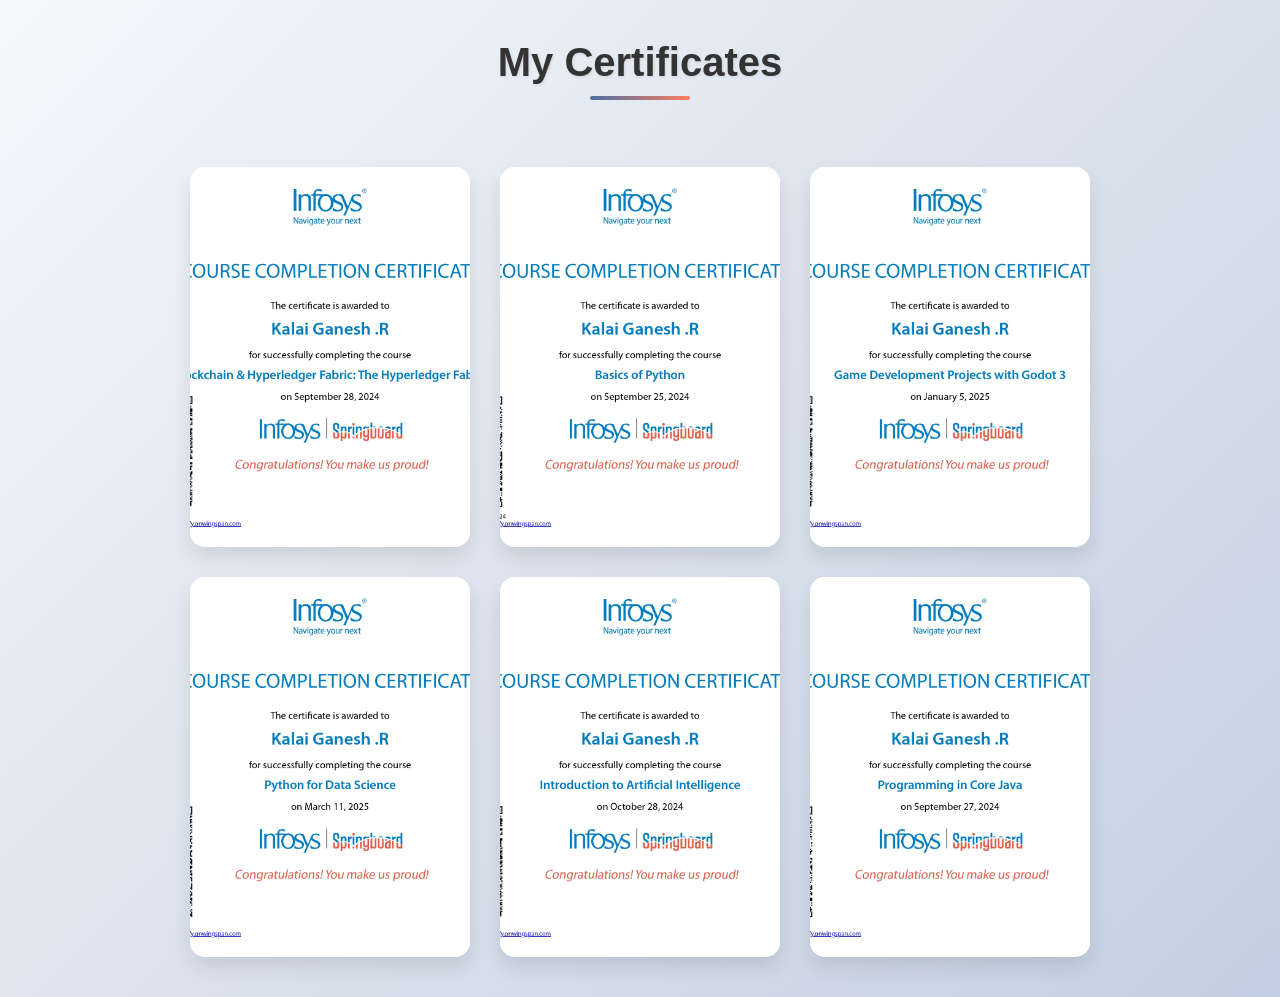
==== ceritification.html @ 4d4c8717 "Add files via upload" ====
<!DOCTYPE html>
<html lang="en">
<head>
    <meta charset="UTF-8">
    <meta name="viewport" content="width=device-width, initial-scale=1.0">
    <title>My Certificates</title>
    <style>
        :root {
            --primary-color: #4a6fa5;
            --secondary-color: #ff7e5f;
            --bg-color: #f8f9fa;
            --card-bg: #ffffff;
            --text-color: #333333;
            --shadow-color: rgba(0, 0, 0, 0.1);
        }

        body {
            font-family: 'Segoe UI', Tahoma, Geneva, Verdana, sans-serif;
            background-color: var(--bg-color);
            margin: 0;
            padding: 0;
            display: flex;
            flex-direction: column;
            align-items: center;
            min-height: 100vh;
            background: linear-gradient(135deg, #f5f7fa 0%, #c3cfe2 100%);
        }

        h1 {
            margin-top: 40px;
            color: var(--text-color);
            font-size: 2.5rem;
            text-align: center;
            text-shadow: 1px 1px 3px var(--shadow-color);
            position: relative;
            padding-bottom: 15px;
        }

        h1::after {
            content: '';
            position: absolute;
            bottom: 0;
            left: 50%;
            transform: translateX(-50%);
            width: 100px;
            height: 4px;
            background: linear-gradient(90deg, var(--primary-color), var(--secondary-color));
            border-radius: 2px;
        }

        .certificates {
            display: flex;
            flex-wrap: wrap;
            justify-content: center;
            gap: 30px;
            margin: 40px;
            max-width: 1200px;
            perspective: 1000px;
        }

        .certificate {
            width: 280px;
            height: 380px;
            background-color: var(--card-bg);
            border-radius: 15px;
            box-shadow: 0 10px 20px var(--shadow-color);
            overflow: hidden;
            position: relative;
            cursor: pointer;
            transform-style: preserve-3d;
            transition: all 0.5s cubic-bezier(0.175, 0.885, 0.32, 1.275);
            animation: fadeInUp 0.8s ease-out both;
        }

        .certificate:nth-child(1) { animation-delay: 0.1s; }
        .certificate:nth-child(2) { animation-delay: 0.2s; }
        .certificate:nth-child(3) { animation-delay: 0.3s; }
        .certificate:nth-child(4) { animation-delay: 0.4s; }
        .certificate:nth-child(5) { animation-delay: 0.5s; }

        .certificate::before {
            content: '';
            position: absolute;
            top: 0;
            left: 0;
            width: 100%;
            height: 100%;
            background: linear-gradient(45deg, rgba(74, 111, 165, 0.1), rgba(255, 126, 95, 0.1));
            opacity: 0;
            transition: opacity 0.3s ease;
            z-index: 1;
        }

        .certificate:hover {
            transform: translateY(-10px) rotateX(5deg) rotateY(5deg) scale(1.03);
            box-shadow: 0 15px 30px rgba(0, 0, 0, 0.2);
        }

        .certificate:hover::before {
            opacity: 1;
        }

        .certificate img {
            width: 100%;
            height: 100%;
            object-fit: cover;
            transition: transform 0.5s ease;
        }

        .certificate:hover img {
            transform: scale(1.05);
        }

        .certificate::after {
            content: attr(alt);
            position: absolute;
            bottom: 0;
            left: 0;
            width: 100%;
            padding: 15px;
            background: linear-gradient(transparent, rgba(0, 0, 0, 0.7));
            color: white;
            font-weight: bold;
            text-align: center;
            transform: translateY(100%);
            transition: transform 0.3s ease;
        }

        .certificate:hover::after {
            transform: translateY(0);
        }

        /* Lightbox Styles */
        .lightbox {
            display: none;
            position: fixed;
            top: 0;
            left: 0;
            width: 100%;
            height: 100%;
            background-color: rgba(0, 0, 0, 0.9);
            z-index: 1000;
            justify-content: center;
            align-items: center;
            opacity: 0;
            transition: opacity 0.3s ease;
        }

        .lightbox.active {
            display: flex;
            opacity: 1;
        }

        .lightbox-content {
            max-width: 90%;
            max-height: 90%;
            animation: zoomIn 0.3s ease;
        }

        .lightbox-content img {
            width: 100%;
            height: auto;
            max-height: 80vh;
            object-fit: contain;
            border: 3px solid white;
            box-shadow: 0 0 20px rgba(255, 255, 255, 0.3);
        }

        .close-btn {
            position: absolute;
            top: 20px;
            right: 30px;
            color: white;
            font-size: 40px;
            font-weight: bold;
            cursor: pointer;
            transition: transform 0.3s ease;
        }

        .close-btn:hover {
            transform: rotate(90deg);
        }

        .nav-btn {
            position: absolute;
            top: 50%;
            transform: translateY(-50%);
            color: white;
            font-size: 50px;
            cursor: pointer;
            padding: 10px 20px;
            user-select: none;
            background-color: rgba(0, 0, 0, 0.5);
            border-radius: 50%;
            transition: all 0.3s ease;
        }

        .nav-btn:hover {
            background-color: rgba(0, 0, 0, 0.8);
        }

        .prev-btn {
            left: 30px;
        }

        .next-btn {
            right: 30px;
        }

        @keyframes fadeInUp {
            from {
                opacity: 0;
                transform: translateY(40px) rotateX(20deg);
            }
            to {
                opacity: 1;
                transform: translateY(0) rotateX(0);
            }
        }

        @keyframes pulse {
            0% { transform: scale(1); }
            50% { transform: scale(1.05); }
            100% { transform: scale(1); }
        }

        @keyframes zoomIn {
            from { transform: scale(0.8); }
            to { transform: scale(1); }
        }

        @keyframes glow {
            from {
                box-shadow: 0 0 10px -5px var(--primary-color);
            }
            to {
                box-shadow: 0 0 20px 5px var(--primary-color);
            }
        }

        /* Responsive adjustments */
        @media (max-width: 768px) {
            .certificates {
                gap: 20px;
            }
            .certificate {
                width: 240px;
                height: 340px;
            }
            .nav-btn {
                font-size: 30px;
            }
            .close-btn {
                font-size: 30px;
                top: 15px;
                right: 20px;
            }
        }

        @media (max-width: 576px) {
            .certificate {
                width: 100%;
                max-width: 300px;
                height: 400px;
            }
            .nav-btn {
                font-size: 25px;
                padding: 5px 15px;
            }
        }
    </style>
</head>
<body>
    <h1>My Certificates</h1>
    <div class="certificates">
        <div class="certificate" onclick="openLightbox('block chain.jpg', 'Certificate 1')">
            <img src="block chain.jpg" alt="Certificate 1">
        </div>
        <div class="certificate" onclick="openLightbox('basics python_page-0001.jpg', 'Certificate 2')">
            <img src="basics python_page-0001.jpg" alt="Certificate 2">
        </div>
        <div class="certificate" onclick="openLightbox('godot.jpg', 'Certificate 3')">
            <img src="godot.jpg" alt="Certificate 3">
        </div>
        <div class="certificate" onclick="openLightbox('datascience_page-0001.jpg', 'Certificate 4')">
            <img src="datascience_page-0001.jpg" alt="Certificate 4">
        </div>
        <div class="certificate" onclick="openLightbox('intro ai_page-0001.jpg', 'Certificate 5')">
            <img src="intro ai_page-0001.jpg" alt="Certificate 5">

        </div> <div class="certificate" onclick="openLightbox('java_page-0001.jpg', 'Certificate 6')">
            <img src="java_page-0001.jpg" alt="Certificate 6">
        </div>
    </div>

    <!-- Lightbox -->
    <div id="lightbox" class="lightbox">
        <span class="close-btn" onclick="closeLightbox()">&times;</span>
        <span class="nav-btn prev-btn" onclick="changeImage(-1)">&#10094;</span>
        <div class="lightbox-content">
            <img id="lightbox-img" src="" alt="">
            <div id="lightbox-caption" style="color: white; text-align: center; margin-top: 15px; font-size: 1.2rem;"></div>
        </div>
        <span class="nav-btn next-btn" onclick="changeImage(1)">&#10095;</span>
    </div>

    <script>
        let currentImageIndex = 0;
        const images = [
            { src: 'block chain.jpg', caption: 'Certificate 1' },
            { src: 'basics python_page-0001.jpg', caption: 'Certificate 2' },
            { src: 'godot.jpg', caption: 'Certificate 3' },
            { src: 'datascience_page-0001.jpg', caption: 'Certificate 4' },
            { src: 'intro ai_page-0001.jpg', caption: 'Certificate 5' },
            { src: 'java_page-0001.jpg', caption: 'Certificate 6' }
        ];

        function openLightbox(src, caption) {
            // Find the index of the clicked image
            currentImageIndex = images.findIndex(img => img.src === src);
            updateLightbox();
            document.getElementById('lightbox').classList.add('active');
            document.body.style.overflow = 'hidden'; // Prevent scrolling when lightbox is open
        }

        function closeLightbox() {
            document.getElementById('lightbox').classList.remove('active');
            document.body.style.overflow = 'auto'; // Re-enable scrolling
        }

        function changeImage(direction) {
            currentImageIndex += direction;
            
            // Wrap around if at beginning or end
            if (currentImageIndex < 0) {
                currentImageIndex = images.length - 1;
            } else if (currentImageIndex >= images.length) {
                currentImageIndex = 0;
            }
            
            updateLightbox();
        }

        function updateLightbox() {
            const lightboxImg = document.getElementById('lightbox-img');
            const lightboxCaption = document.getElementById('lightbox-caption');
            
            lightboxImg.src = images[currentImageIndex].src;
            lightboxCaption.textContent = images[currentImageIndex].caption;
            
            // Add zoom-in animation when changing images
            lightboxImg.parentElement.style.animation = 'none';
            void lightboxImg.parentElement.offsetWidth; // Trigger reflow
            lightboxImg.parentElement.style.animation = 'zoomIn 0.3s ease';
        }

        // Close lightbox when clicking outside the image
        document.getElementById('lightbox').addEventListener('click', function(e) {
            if (e.target === this) {
                closeLightbox();
            }
        });

        // Keyboard navigation
        document.addEventListener('keydown', function(e) {
            const lightbox = document.getElementById('lightbox');
            if (lightbox.classList.contains('active')) {
                if (e.key === 'Escape') {
                    closeLightbox();
                } else if (e.key === 'ArrowLeft') {
                    changeImage(-1);
                } else if (e.key === 'ArrowRight') {
                    changeImage(1);
                }
            }
        });
    </script>
</body>
</html>
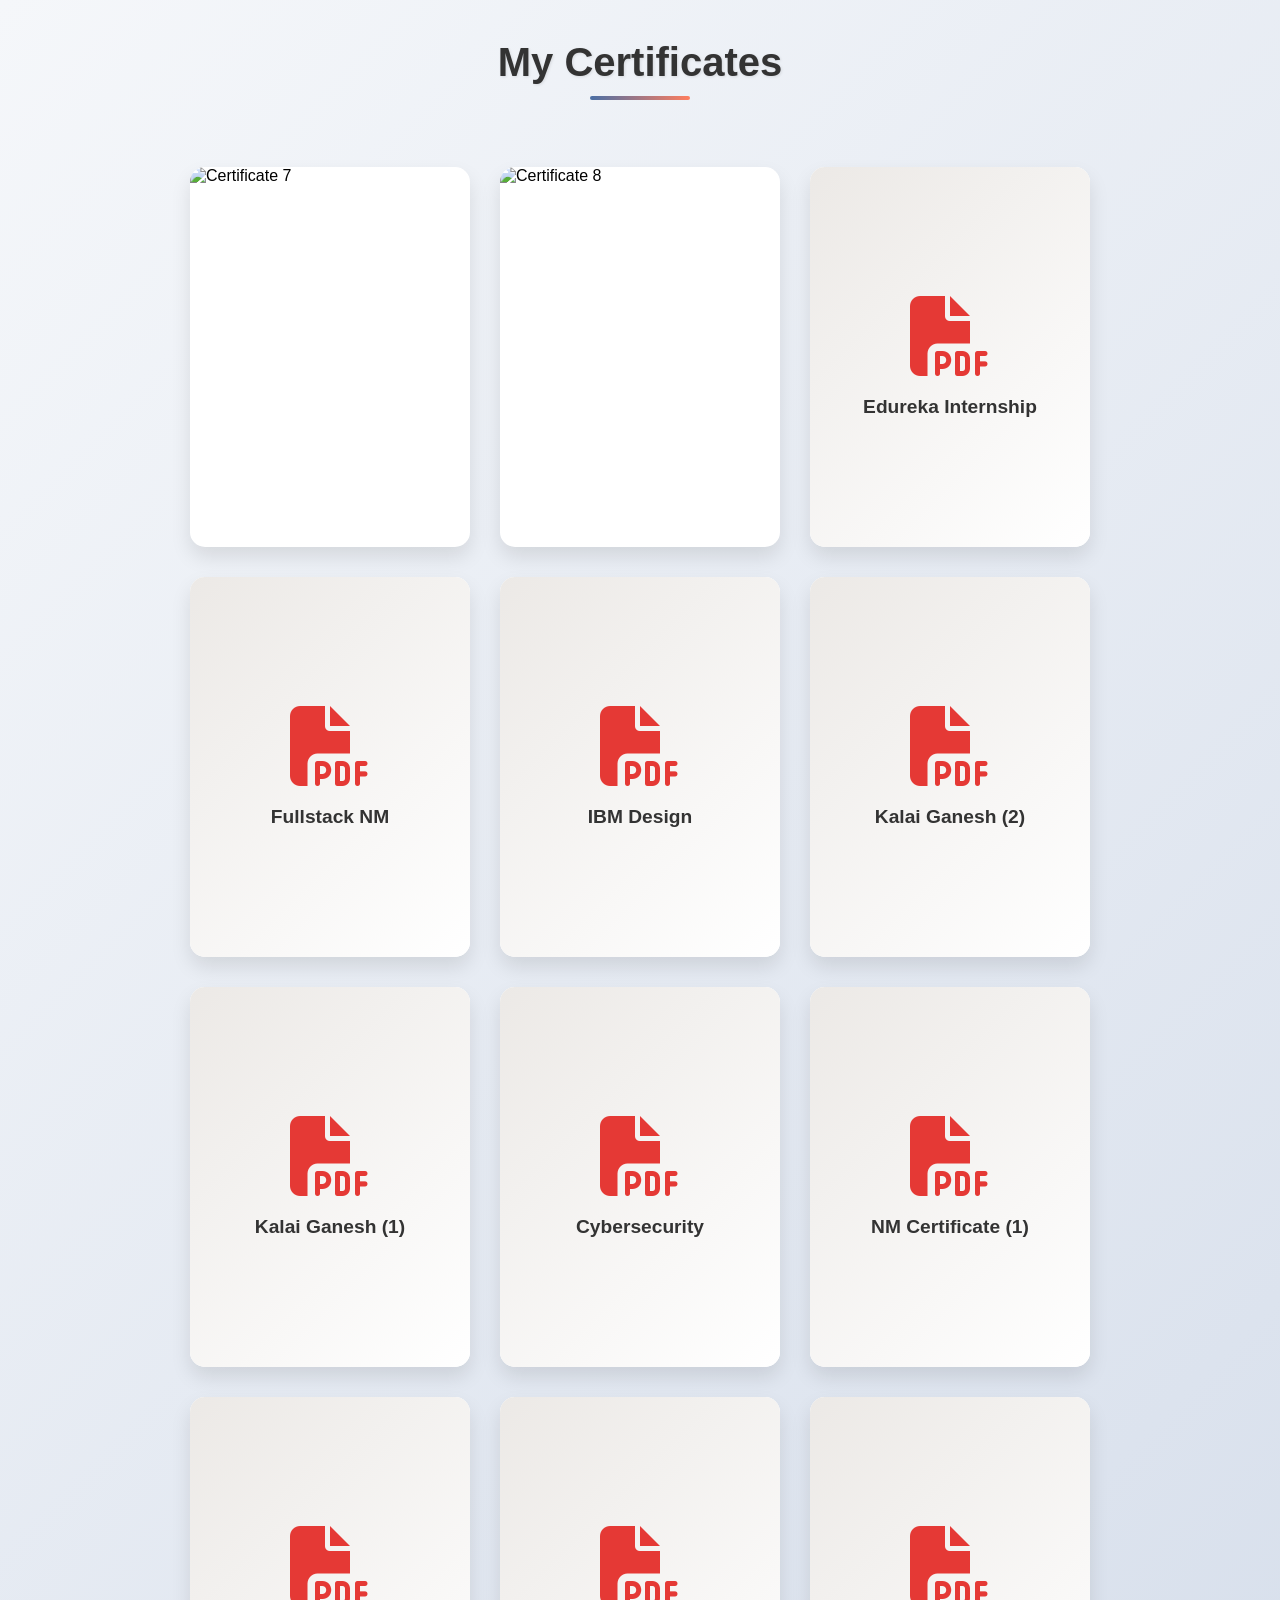
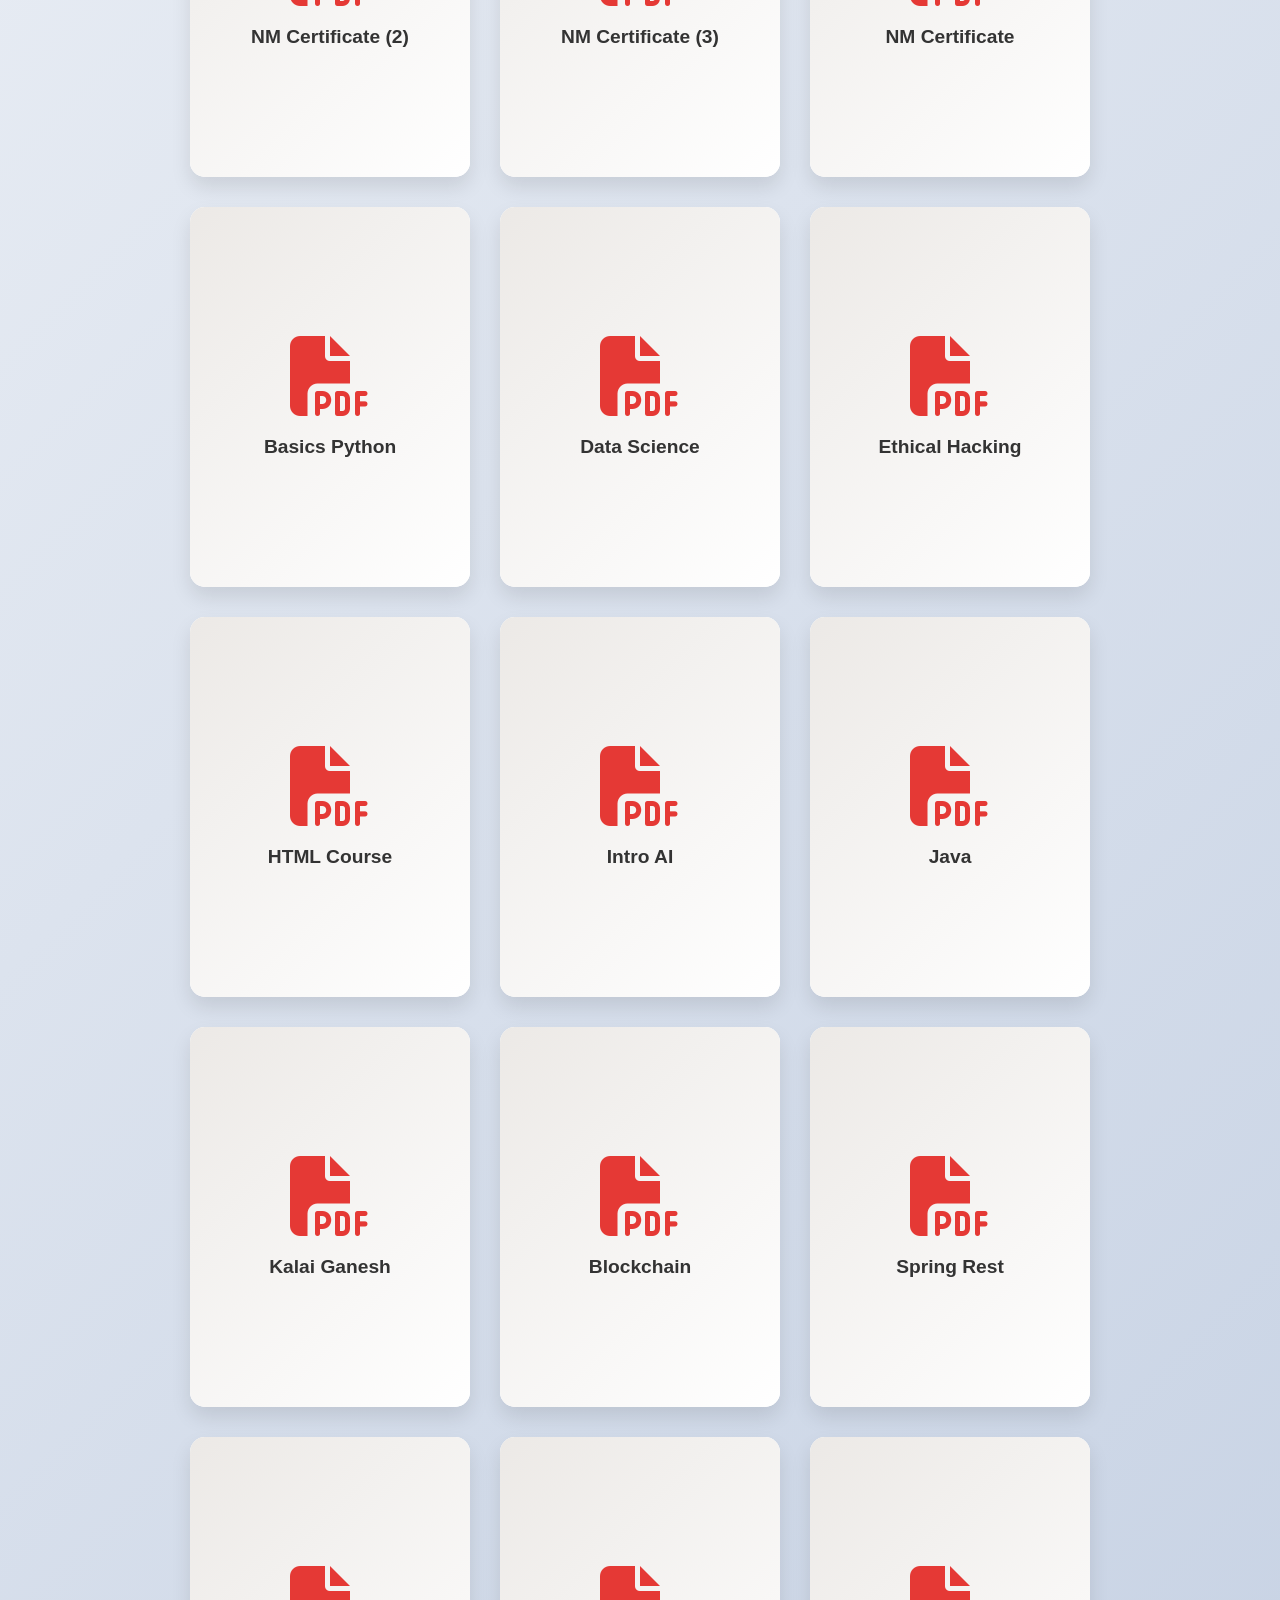
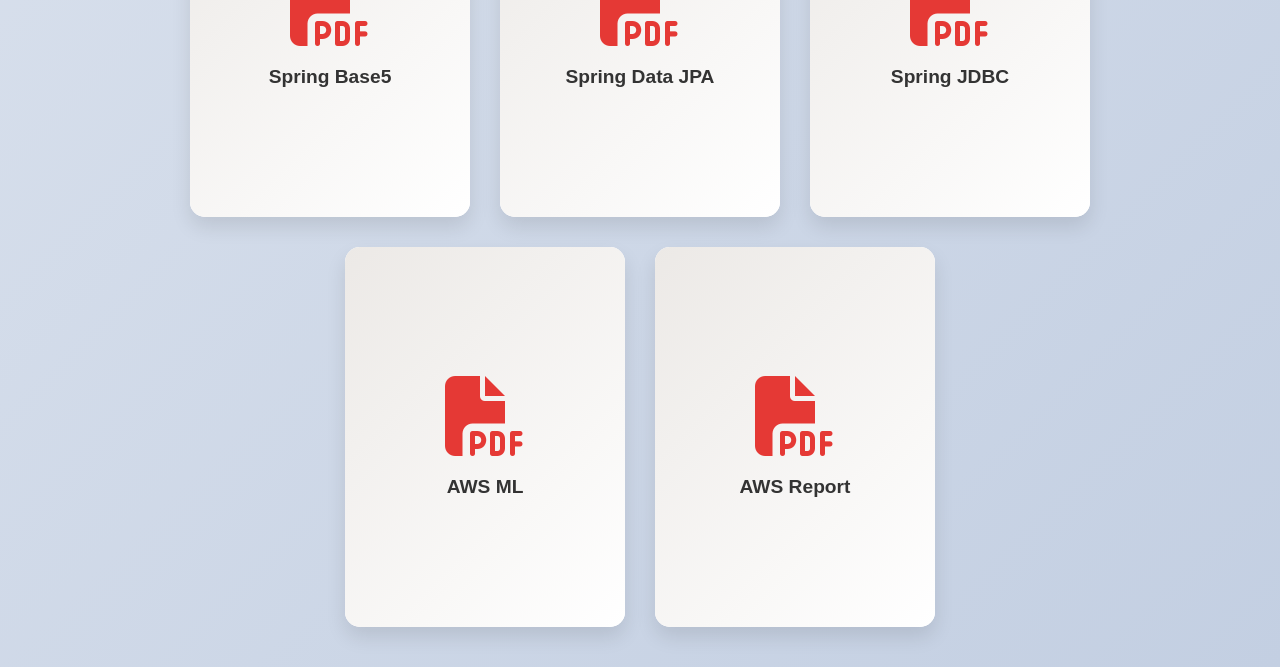
==== commit f7ee18a7: "Add files via upload" ====
--- a/ceritification.html
+++ b/ceritification.html
@@ -4,6 +4,7 @@
     <meta charset="UTF-8">
     <meta name="viewport" content="width=device-width, initial-scale=1.0">
     <title>My Certificates</title>
+    <link rel="stylesheet" href="https://cdnjs.cloudflare.com/ajax/libs/font-awesome/6.6.0/css/all.min.css">
     <style>
         :root {
             --primary-color: #4a6fa5;
@@ -112,7 +113,7 @@
         }
 
         .certificate::after {
-            content: attr(alt);
+            content: attr(data-title);
             position: absolute;
             bottom: 0;
             left: 0;
@@ -128,6 +129,32 @@
 
         .certificate:hover::after {
             transform: translateY(0);
+        }
+
+        .pdf-card {
+            display: flex;
+            flex-direction: column;
+            justify-content: center;
+            align-items: center;
+            height: 100%;
+            background: linear-gradient(135deg, #ece9e6 0%, #ffffff 100%);
+            color: #d32f2f;
+            text-align: center;
+            padding: 20px;
+            box-sizing: border-box;
+            text-decoration: none;
+        }
+
+        .pdf-card i {
+            font-size: 80px;
+            margin-bottom: 20px;
+            color: #e53935;
+        }
+
+        .pdf-card .pdf-name {
+            font-size: 1.2rem;
+            color: #333;
+            font-weight: bold;
         }
 
         /* Lightbox Styles */
@@ -272,26 +299,7 @@
 </head>
 <body>
     <h1>My Certificates</h1>
-    <div class="certificates">
-        <div class="certificate" onclick="openLightbox('block chain.jpg', 'Certificate 1')">
-            <img src="block chain.jpg" alt="Certificate 1">
-        </div>
-        <div class="certificate" onclick="openLightbox('basics python_page-0001.jpg', 'Certificate 2')">
-            <img src="basics python_page-0001.jpg" alt="Certificate 2">
-        </div>
-        <div class="certificate" onclick="openLightbox('godot.jpg', 'Certificate 3')">
-            <img src="godot.jpg" alt="Certificate 3">
-        </div>
-        <div class="certificate" onclick="openLightbox('datascience_page-0001.jpg', 'Certificate 4')">
-            <img src="datascience_page-0001.jpg" alt="Certificate 4">
-        </div>
-        <div class="certificate" onclick="openLightbox('intro ai_page-0001.jpg', 'Certificate 5')">
-            <img src="intro ai_page-0001.jpg" alt="Certificate 5">
-
-        </div> <div class="certificate" onclick="openLightbox('java_page-0001.jpg', 'Certificate 6')">
-            <img src="java_page-0001.jpg" alt="Certificate 6">
-        </div>
-    </div>
+    <div class="certificates" id="cert-container"></div>
 
     <!-- Lightbox -->
     <div id="lightbox" class="lightbox">
@@ -305,73 +313,118 @@
     </div>
 
     <script>
+        const certContainer = document.getElementById('cert-container');
+        const certificates = [
+            { type: 'image', src: 'certificate/7.png', title: 'Certificate 7' },
+            { type: 'image', src: 'certificate/8.png', title: 'Certificate 8' },
+            { type: 'pdf', src: 'certificate/Edureka - Internship Certificate.pdf', title: 'Edureka Internship' },
+            { type: 'pdf', src: 'certificate/Fullstake NM.pdf', title: 'Fullstack NM' },
+            { type: 'pdf', src: 'certificate/IBMDesign20250821-33-11nqsq.pdf', title: 'IBM Design' },
+            { type: 'pdf', src: 'certificate/KALAI GANESH R (2).pdf', title: 'Kalai Ganesh (2)' },
+            { type: 'pdf', src: 'certificate/Kalai Ganesh R (1).pdf', title: 'Kalai Ganesh (1)' },
+            { type: 'pdf', src: 'certificate/Kalai Ganesh R(cybersecurity internship).pdf', title: 'Cybersecurity' },
+            { type: 'pdf', src: 'certificate/NM_Certificate (1).pdf', title: 'NM Certificate (1)' },
+            { type: 'pdf', src: 'certificate/NM_Certificate (2).pdf', title: 'NM Certificate (2)' },
+            { type: 'pdf', src: 'certificate/NM_Certificate (3).pdf', title: 'NM Certificate (3)' },
+            { type: 'pdf', src: 'certificate/NM_Certificate.pdf', title: 'NM Certificate' },
+            { type: 'pdf', src: 'certificate/inforsis/basics python.pdf', title: 'Basics Python' },
+            { type: 'pdf', src: 'certificate/inforsis/datascience.pdf', title: 'Data Science' },
+            { type: 'pdf', src: 'certificate/inforsis/ethical hacking beginner course.pdf', title: 'Ethical Hacking' },
+            { type: 'pdf', src: 'certificate/inforsis/html course certificate.pdf', title: 'HTML Course' },
+            { type: 'pdf', src: 'certificate/inforsis/intro ai.pdf', title: 'Intro AI' },
+            { type: 'pdf', src: 'certificate/inforsis/java.pdf', title: 'Java' },
+            { type: 'pdf', src: 'certificate/inforsis/kalai ganesh.pdf', title: 'Kalai Ganesh' },
+            { type: 'pdf', src: 'certificate/inforsis/Blockchain & Hyperledger Fabric The Hyperledger Fabric.pdf', title: 'Blockchain' },
+            { type: 'pdf', src: 'certificate/inforsis/Spring Rest.pdf', title: 'Spring Rest' },
+            { type: 'pdf', src: 'certificate/inforsis/Spring base5.pdf', title: 'Spring Base5' },
+            { type: 'pdf', src: 'certificate/inforsis/Spring data jpa.pdf', title: 'Spring Data JPA' },
+            { type: 'pdf', src: 'certificate/inforsis/Sring JDBC.pdf', title: 'Spring JDBC' },
+            { type: 'pdf', src: 'certificate/Aws Certificate/main cource completion certificate of ml in aws.pdf', title: 'AWS ML' },
+            { type: 'pdf', src: 'certificate/Aws Certificate/REPORT.pdf', title: 'AWS Report' }
+        ];
+
+        const images = certificates.filter(c => c.type === 'image');
         let currentImageIndex = 0;
-        const images = [
-            { src: 'block chain.jpg', caption: 'Certificate 1' },
-            { src: 'basics python_page-0001.jpg', caption: 'Certificate 2' },
-            { src: 'godot.jpg', caption: 'Certificate 3' },
-            { src: 'datascience_page-0001.jpg', caption: 'Certificate 4' },
-            { src: 'intro ai_page-0001.jpg', caption: 'Certificate 5' },
-            { src: 'java_page-0001.jpg', caption: 'Certificate 6' }
-        ];
+
+        certificates.forEach((cert) => {
+            const div = document.createElement('div');
+            div.className = 'certificate';
+            div.setAttribute('data-title', cert.title);
+
+            if (cert.type === 'image') {
+                div.onclick = () => openLightbox(cert.src, cert.title);
+                const img = document.createElement('img');
+                img.src = cert.src;
+                img.alt = cert.title;
+                div.appendChild(img);
+            } else {
+                div.onclick = () => window.open(cert.src, '_blank');
+                const pdfCard = document.createElement('div');
+                pdfCard.className = 'pdf-card';
+                
+                const icon = document.createElement('i');
+                icon.className = 'fa-solid fa-file-pdf';
+                
+                const titleNode = document.createElement('div');
+                titleNode.className = 'pdf-name';
+                titleNode.textContent = cert.title;
+                
+                pdfCard.appendChild(icon);
+                pdfCard.appendChild(titleNode);
+                div.appendChild(pdfCard);
+            }
+            
+            certContainer.appendChild(div);
+        });
 
         function openLightbox(src, caption) {
-            // Find the index of the clicked image
             currentImageIndex = images.findIndex(img => img.src === src);
             updateLightbox();
             document.getElementById('lightbox').classList.add('active');
-            document.body.style.overflow = 'hidden'; // Prevent scrolling when lightbox is open
+            document.body.style.overflow = 'hidden'; 
         }
 
         function closeLightbox() {
             document.getElementById('lightbox').classList.remove('active');
-            document.body.style.overflow = 'auto'; // Re-enable scrolling
+            document.body.style.overflow = 'auto'; 
         }
 
         function changeImage(direction) {
+            if(images.length === 0) return;
             currentImageIndex += direction;
-            
-            // Wrap around if at beginning or end
             if (currentImageIndex < 0) {
                 currentImageIndex = images.length - 1;
             } else if (currentImageIndex >= images.length) {
                 currentImageIndex = 0;
             }
-            
             updateLightbox();
         }
 
         function updateLightbox() {
+            if(images.length === 0) return;
             const lightboxImg = document.getElementById('lightbox-img');
             const lightboxCaption = document.getElementById('lightbox-caption');
             
             lightboxImg.src = images[currentImageIndex].src;
-            lightboxCaption.textContent = images[currentImageIndex].caption;
+            lightboxCaption.textContent = images[currentImageIndex].title;
             
-            // Add zoom-in animation when changing images
             lightboxImg.parentElement.style.animation = 'none';
-            void lightboxImg.parentElement.offsetWidth; // Trigger reflow
+            void lightboxImg.parentElement.offsetWidth;
             lightboxImg.parentElement.style.animation = 'zoomIn 0.3s ease';
         }
 
-        // Close lightbox when clicking outside the image
         document.getElementById('lightbox').addEventListener('click', function(e) {
             if (e.target === this) {
                 closeLightbox();
             }
         });
 
-        // Keyboard navigation
         document.addEventListener('keydown', function(e) {
             const lightbox = document.getElementById('lightbox');
             if (lightbox.classList.contains('active')) {
-                if (e.key === 'Escape') {
-                    closeLightbox();
-                } else if (e.key === 'ArrowLeft') {
-                    changeImage(-1);
-                } else if (e.key === 'ArrowRight') {
-                    changeImage(1);
-                }
+                if (e.key === 'Escape') closeLightbox();
+                else if (e.key === 'ArrowLeft') changeImage(-1);
+                else if (e.key === 'ArrowRight') changeImage(1);
             }
         });
     </script>
